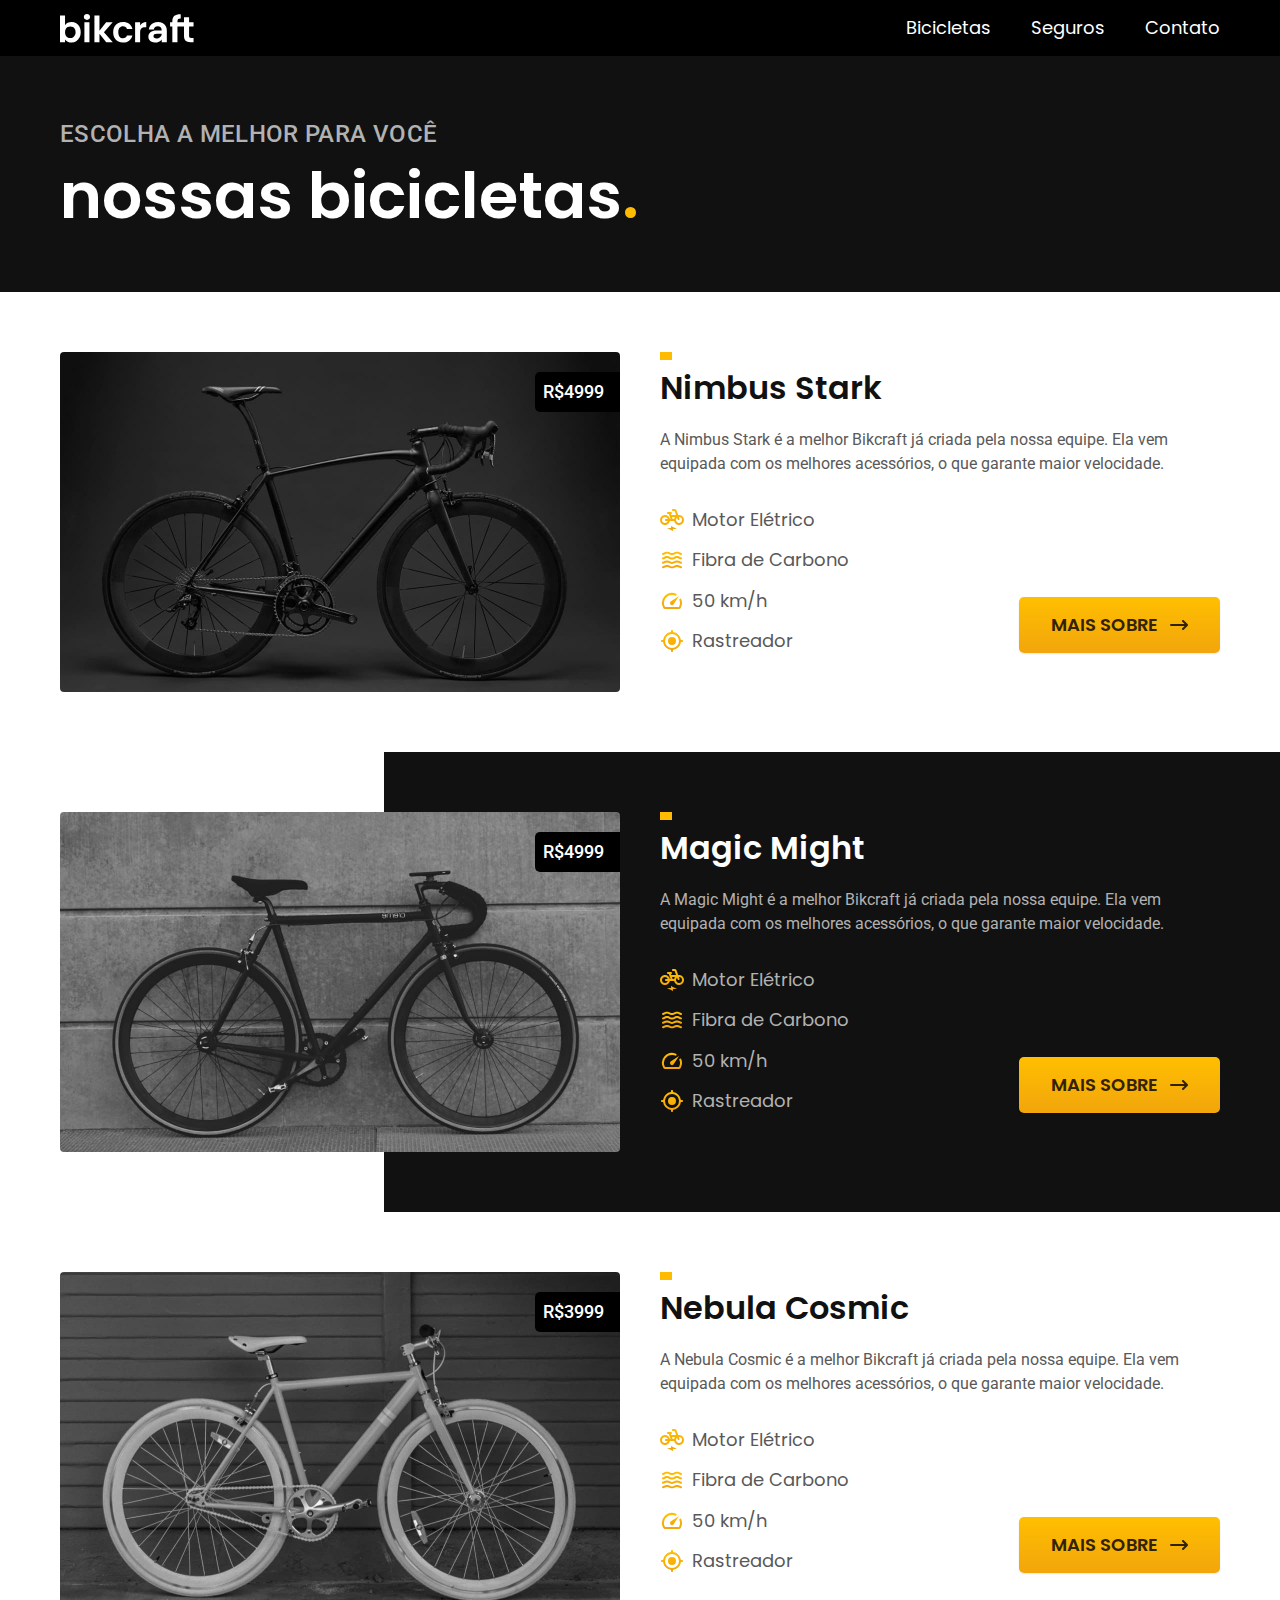
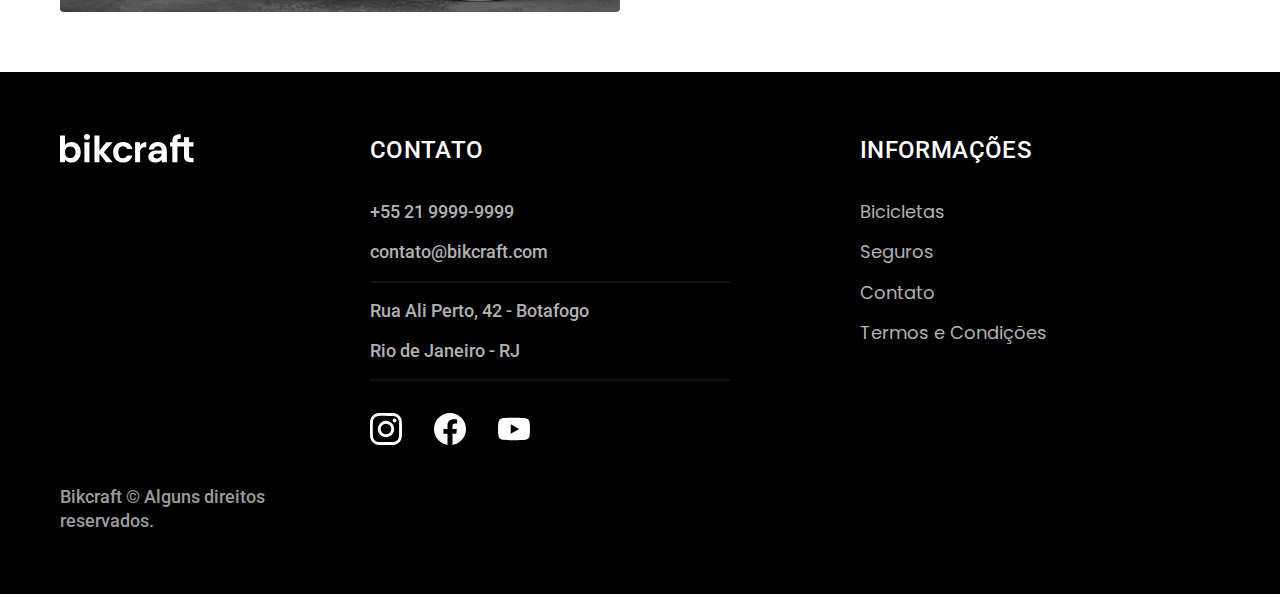
==== bicicletas.html @ e565a25e "commit" ====
<!DOCTYPE html>
<html lang="pt-br">
  <head>
    <meta charset="UTF-8" />
    <meta http-equiv="X-UA-Compatible" content="IE=edge" />
    <meta name="viewport" content="width=device-width, initial-scale=1.0" />
    <link rel="stylesheet" href="./css/style.css" />
    <link rel="preconnect" href="https://fonts.googleapis.com" />
    <link rel="preconnect" href="https://fonts.gstatic.com" crossorigin />
    <link
      href="https://fonts.googleapis.com/css2?family=Merriweather:wght@900&family=Poppins:wght@400;500&family=Roboto:wght@400;500&display=swap"
      rel="stylesheet"
    />
    <title>Bicicletas | Bikcraft</title>
  </head>
  <body id="bicicletas">
    <header class="header-bg">
      <div class="container header">
        <img src="./img/bikcraft.svg" alt="logo bikcraft" />
        <nav>
          <ul class="header-menu font-1-m cor-0">
            <li><a href="./bicicletas.html">Bicicletas</a></li>
            <li><a href="./seguros.html">Seguros</a></li>
            <li><a href="./contato.html">Contato</a></li>
          </ul>
        </nav>
      </div>
    </header>
    <main>
      <div class="titulo-bg">
        <div class="titulo container">
          <p class="font-2-l-b cor-5">escolha a melhor para você</p>
          <h1 class="font-1-xxl cor-0">
            nossas bicicletas<span class="font-1-xxl cor-p1">.</span>
          </h1>
        </div>
      </div>
      <div class="bicicletas container">
        <div class="bicicletas-imagem">
          <img src="./img/bicicletas/nimbus.jpg" alt="" />
          <span class="font-2-m cor-0">R$4999</span>
        </div>
        <div class="bicicletas-conteudo">
          <h2 class="font-1-xl">Nimbus Stark</h2>
          <p class="font-2-s cor-8">
            A Nimbus Stark é a melhor Bikcraft já criada pela nossa equipe. Ela
            vem equipada com os melhores acessórios, o que garante maior
            velocidade.
          </p>
          <ul class="font-1-m cor-8">
            <li>
              <img src="./img/icones/eletrica.svg" alt="" />
              Motor Elétrico
            </li>
            <li>
              <img src="./img/icones/carbono.svg" alt="" />
              Fibra de Carbono
            </li>
            <li>
              <img src="./img/icones/velocidade.svg" alt="" />
              50 km/h
            </li>
            <li>
              <img src="./img/icones/rastreador.svg" alt="" />
              Rastreador
            </li>
          </ul>
          <a class="botao seta" href="./bicicletas/nimbus.html">Mais Sobre</a>
        </div>
      </div>
      <div class="bicicletas-bg">
        <div class="bicicletas container">
          <div class="bicicletas-imagem">
            <img src="./img/bicicletas/magic.jpg" alt="" />
            <span class="font-2-m cor-0">R$4999</span>
          </div>
          <div class="bicicletas-conteudo">
            <h2 class="font-1-xl cor-0">Magic Might</h2>
            <p class="font-2-s cor-5">
              A Magic Might é a melhor Bikcraft já criada pela nossa equipe. Ela
              vem equipada com os melhores acessórios, o que garante maior
              velocidade.
            </p>
            <ul class="font-1-m cor-5">
              <li>
                <img src="./img/icones/eletrica.svg" alt="" />
                Motor Elétrico
              </li>
              <li>
                <img src="./img/icones/carbono.svg" alt="" />
                Fibra de Carbono
              </li>
              <li>
                <img src="./img/icones/velocidade.svg" alt="" />
                50 km/h
              </li>
              <li>
                <img src="./img/icones/rastreador.svg" alt="" />
                Rastreador
              </li>
            </ul>
            <a class="botao seta" href="./bicicletas/magic.html">Mais Sobre</a>
          </div>
        </div>
      </div>
      <div class="bicicletas container">
        <div class="bicicletas-imagem">
          <img src="./img/bicicletas/nebula.jpg" alt="" />
          <span class="font-2-m cor-0">R$3999</span>
        </div>
        <div class="bicicletas-conteudo">
          <h2 class="font-1-xl">Nebula Cosmic</h2>
          <p class="font-2-s cor-8">
            A Nebula Cosmic é a melhor Bikcraft já criada pela nossa equipe. Ela
            vem equipada com os melhores acessórios, o que garante maior
            velocidade.
          </p>
          <ul class="font-1-m cor-8">
            <li>
              <img src="./img/icones/eletrica.svg" alt="" />
              Motor Elétrico
            </li>
            <li>
              <img src="./img/icones/carbono.svg" alt="" />
              Fibra de Carbono
            </li>
            <li>
              <img src="./img/icones/velocidade.svg" alt="" />
              50 km/h
            </li>
            <li>
              <img src="./img/icones/rastreador.svg" alt="" />
              Rastreador
            </li>
          </ul>
          <a class="botao seta" href="./bicicletas/nebula.html">Mais Sobre</a>
        </div>
      </div>
    </main>
    <footer class="footer-bg">
      <div class="footer container">
        <img src="./img/bikcraft.svg" alt="" />
        <div class="footer-contato">
          <h3 class="font-2-l-b cor-0">Contato</h3>
          <ul class="font-2-m cor-5">
            <li><a href="tel:+552199999999">+55 21 9999-9999</a></li>
            <li>
              <a href="mailto:contato@bikcraft.com">contato@bikcraft.com</a>
            </li>
            <li>Rua Ali Perto, 42 - Botafogo</li>
            <li>Rio de Janeiro - RJ</li>
          </ul>
          <div class="footer-redes">
            <a href="./">
              <img src="./img/redes/instagram.svg" alt="" />
            </a>
            <a href="./">
              <img src="./img/redes/facebook.svg" alt="" />
            </a>
            <a href="./">
              <img src="./img/redes/youtube.svg" alt="" />
            </a>
          </div>
        </div>
        <div class="footer-informacoes">
          <h3 class="font-2-l-b cor-0">Informações</h3>
          <nav>
            <ul class="font-1-m cor-5">
              <li><a href="./bicicletas.html">Bicicletas</a></li>
              <li><a href="./seguros.html">Seguros</a></li>
              <li><a href="./contato.html">Contato</a></li>
              <li><a href="./termos.html">Termos e Condições</a></li>
            </ul>
          </nav>
        </div>
        <p class="font-2-m cor-6">Bikcraft © Alguns direitos reservados.</p>
      </div>
    </footer>
  </body>
</html>
---- css/style.css ----
@import url(./global/global.css);
@import url(./utilidades/cores.css);
@import url(./utilidades/tipografia.css);

@import url(./global/header.css);
@import url(./global/footer.css);
/* utilidades */
@import url(./utilidades/componentes.css);
/* home */
@import url(./home/introducao.css);
@import url(./home/tecnologias.css);
@import url(./home/parceiros.css);
@import url(./home/depoimento.css);

/* Bicicletas */
@import url(./bicicletas/bicicletas-lista.css);
@import url(./bicicletas/bicicletas.css);
@import url(./bicicleta/bicicleta.css);
@import url(./bicicleta/seguro.css);

/* Seguros */
@import url(./seguros/seguros.css);
@import url(./seguros/vantagens.css);
@import url(./seguros/perguntas.css);

@import url(./termos/termos.css);
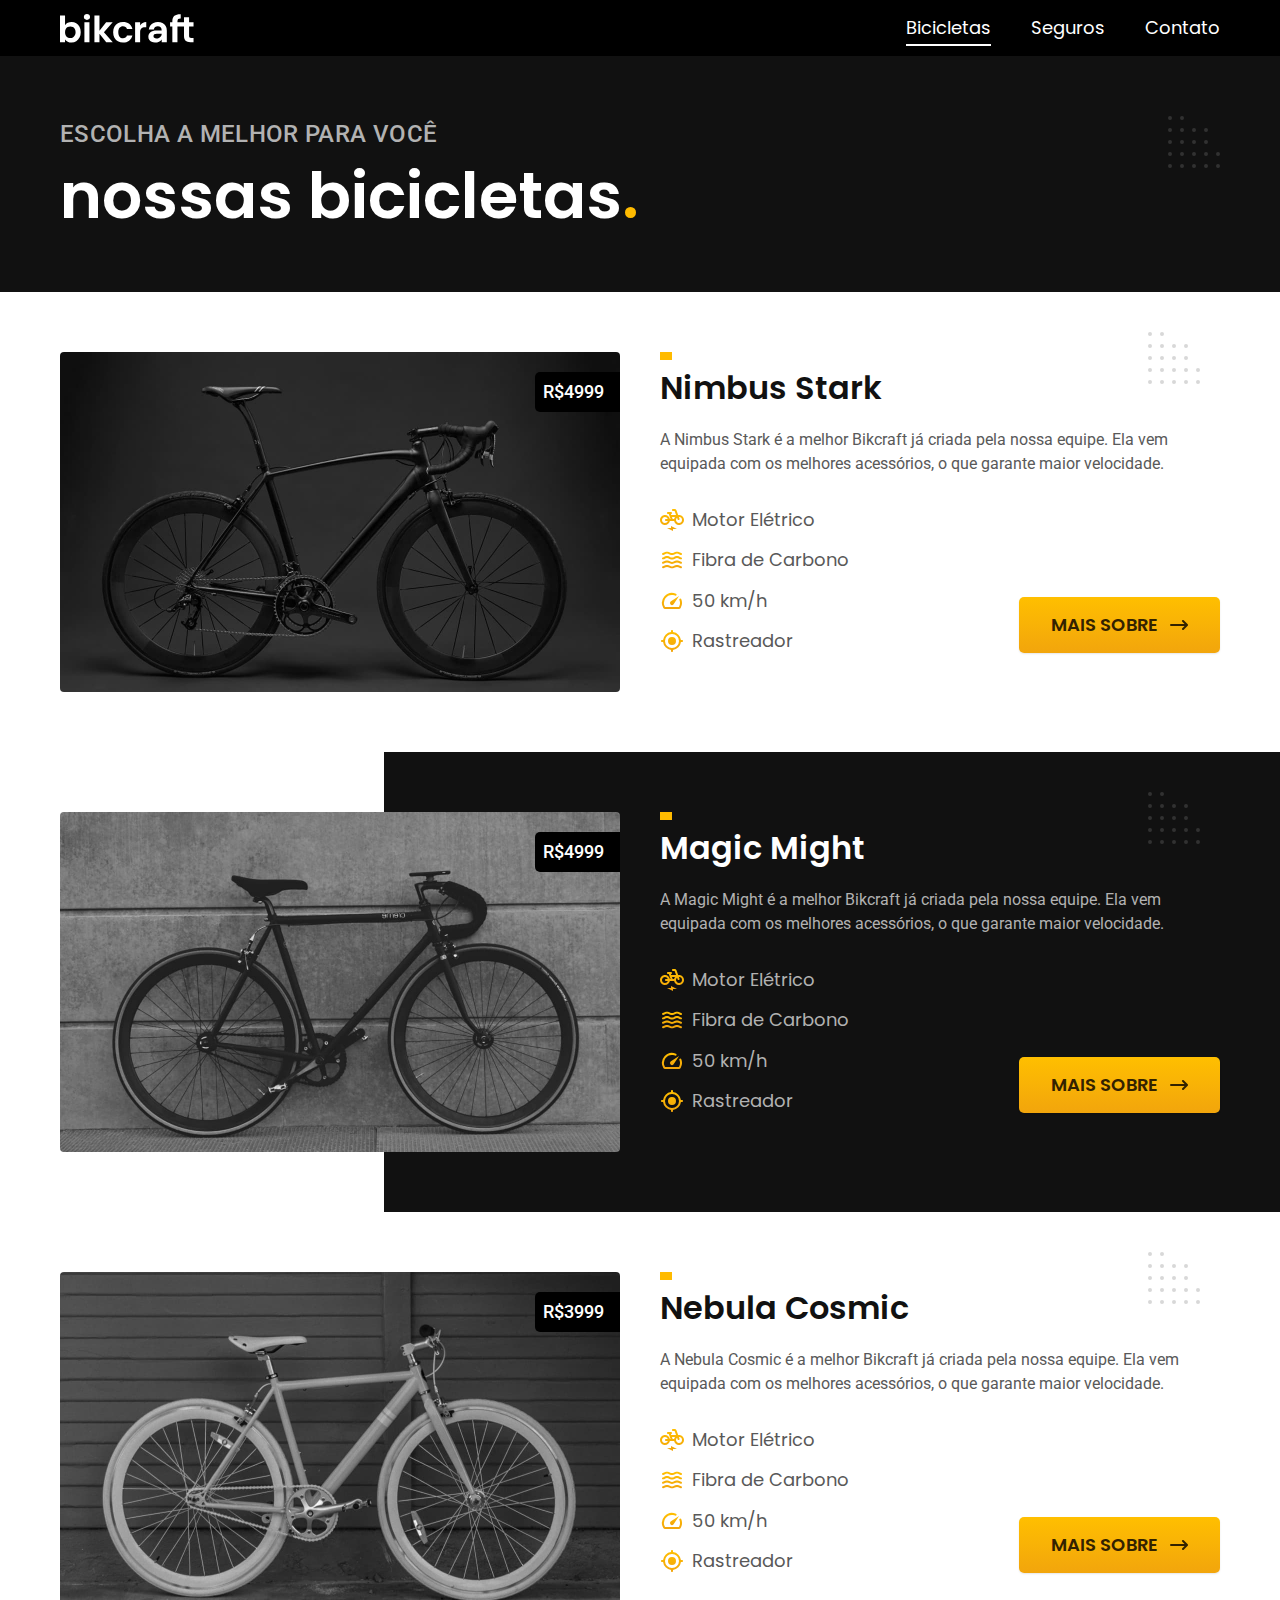
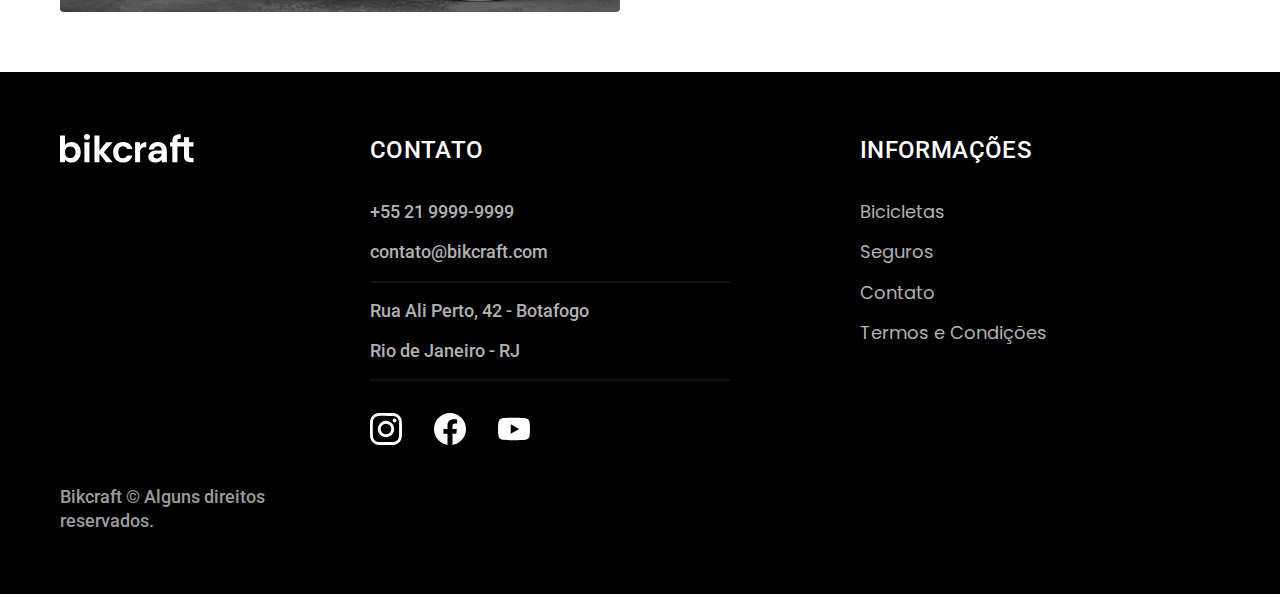
==== commit 2cea4abe: "projeto otimizado para o github" ====
--- a/bicicletas.html
+++ b/bicicletas.html
@@ -4,7 +4,9 @@
     <meta charset="UTF-8" />
     <meta http-equiv="X-UA-Compatible" content="IE=edge" />
     <meta name="viewport" content="width=device-width, initial-scale=1.0" />
-    <link rel="stylesheet" href="./css/style.css" />
+    <link rel="icon" href="./favicon.svg" type="image/svg+xml" />
+    <link rel="preload" href="./css/style.min.css" as="style" />
+    <link rel="stylesheet" href="./css/style.min.css" />
     <link rel="preconnect" href="https://fonts.googleapis.com" />
     <link rel="preconnect" href="https://fonts.gstatic.com" crossorigin />
     <link
@@ -12,11 +14,14 @@
       rel="stylesheet"
     />
     <title>Bicicletas | Bikcraft</title>
+    <script>
+      document.documentElement.classList.add("js");
+    </script>
   </head>
   <body id="bicicletas">
     <header class="header-bg">
       <div class="container header">
-        <img src="./img/bikcraft.svg" alt="logo bikcraft" />
+        <a href="./"><img src="./img/bikcraft.svg" alt="logo bikcraft" /></a>
         <nav>
           <ul class="header-menu font-1-m cor-0">
             <li><a href="./bicicletas.html">Bicicletas</a></li>
@@ -176,5 +181,6 @@
         <p class="font-2-m cor-6">Bikcraft © Alguns direitos reservados.</p>
       </div>
     </footer>
+    <script src="./js/script.js"></script>
   </body>
 </html>
--- a/css/style.min.css
+++ b/css/style.min.css
@@ -0,0 +1 @@
+body{margin:0;font-family:Arial,Helvetica,sans-serif;color:#111}ul{padding:0;list-style:none}a{text-decoration:none;color:inherit}blockquote,dd,h1,h2,h3,p,ul{margin:0}img{max-width:100%;display:block}img[src$=".jpg"]{border-radius:4px}.font-1-xs{font:400 0.75rem/1.35 Poppins,sans-serif}.font-2-xs{font:400 0.875rem/1.43 Roboto,sans-serif}.font-1-s{font:400 1rem/1.5 Poppins,sans-serif}.font-2-s{font:400 1rem/1.5 Roboto,sans-serif}.font-1-m,.font-1-m-b{font:400 1.125rem/1.35 Poppins,sans-serif}.font-1-m-b{font-weight:600}.font-2-m{font:500 1.125rem/1.35 Roboto,sans-serif}.font-1-l{font:400 1.5rem/1.5 Poppins,sans-serif}.font-2-l,.font-2-l-b{font:400 1.5rem/1.5 Roboto,sans-serif}.font-2-l-b{font-weight:500;letter-spacing:.015em;text-transform:uppercase}.font-1-xl{font:600 2rem/1.25 Poppins,sans-serif}.font-2-xl{font:500 2rem/1.25 Roboto,sans-serif}.font-1-xxl{font:600 4rem/1.12 Poppins,sans-serif}@media (max-width:1200px){.font-1-xxl{font-size:3rem}.font-2-l,.font-2-l-b{font-size:1.125rem}}@media (max-width:800px){.font-1-xxl{font-size:2rem}.font-1-xl,.font-2-xl{font-size:1.5rem}}:root{--cor-0:#ffffff;--cor-1:#f7f7f7;--cor-2:#ededed;--cor-3:#dedede;--cor-4:#cccccc;--cor-5:#b2b2b2;--cor-6:#9c9c9c;--cor-7:#717171;--cor-8:#595959;--cor-9:#404040;--cor-10:#2e2e2e;--cor-11:#111111;--cor-12:#000000;--cor-p1:#ffbb00;--cor-p2:#e4a30b;--cor-p3:#a66f00;--cor-p4:#664400;--cor-p5:#332200}.cor-0{color:var(--cor-0)}.cor-1{color:var(--cor-1)}.cor-2{color:var(--cor-2)}.cor-3{color:var(--cor-3)}.cor-4{color:var(--cor-4)}.cor-5{color:var(--cor-5)}.cor-6{color:var(--cor-6)}.cor-7{color:var(--cor-7)}.cor-8{color:var(--cor-8)}.cor-9{color:var(--cor-9)}.cor-10{color:var(--cor-10)}.cor-11{color:var(--cor-11)}.cor-12{color:var(--cor-12)}.cor-p1{color:var(--cor-p1)}.cor-p2{color:var(--cor-p2)}.cor-p3{color:var(--cor-p3)}.cor-p4{color:var(--cor-p4)}.cor-p5{color:var(--cor-p5)}.js .fadeInDown{transform:translate3d(0,-20px,0)}.js .fadeInUp{transform:translate3d(0,20px,0)}.js .fadeInRight{transform:translate3d(20px,0,0)}.js .fadeInLeft{transform:translate3d(-20px,0,0)}.js [data-anime]{opacity:0}.js .anime{opacity:1;transform:none;transition:transform .8s,opacity .8s}.header-bg{background:var(--cor-12)}.header{display:flex;flex-wrap:wrap;gap:20px;justify-content:space-between;align-items:center;padding-top:20px;padding-bottom:20px}.header-menu{display:flex;flex-wrap:wrap;gap:40px}.header-menu a{display:inline-block;padding:16px 0;position:relative}.header-menu a:after{content:"";margin-top:4px;display:block;height:2px;width:0;background-color:var(--cor-0);transition:.4s ease;position:absolute}.header-menu a.ativo::after,.header-menu a:hover:after{width:100%}@media (max-width:800px){.header-menu{gap:20px}.header-menu a{padding:12px 16px;background-color:var(--cor-11);border-radius:4px}.header-menu a:hover{background:var(--cor-10)}.header a:after{display:none}}@media (max-width:600px){.header-menu{gap:12px}.header-menu a{padding:8px 12px;font-size:14px}}.footer-bg{background-color:var(--cor-12);padding-top:60px;padding-bottom:60px}.footer{display:grid;grid-template-columns:3fr 5fr 4fr;gap:40px}.footer h3{margin-bottom:32px}.footer-contato ul{margin-bottom:32px}.footer-contato li:nth-child(2n):after{content:"";display:block;max-width:360px;height:2px;background:var(--cor-11);margin-top:16px}.footer li{margin-bottom:16px}.footer-redes{display:flex;gap:32px}.footer a:hover{color:var(--cor-0)}.footer-copy{grid-column:1/-1;margin-top:40px}@media (max-width:800px){.footer>img{display:none}.footer{grid-template-columns:1fr 1fr}}@media (max-width:600px){.footer{grid-template-columns:1fr;gap:60px}.footer-copy{margin-top:0}}.container{max-width:1200px;box-sizing:border-box;padding:0 20px;margin-left:auto;margin-right:auto}.botao{display:inline-block;cursor:pointer;max-width:max-content;text-transform:uppercase;border:none;padding:16px 32px;background:linear-gradient(180deg,#ffbf00 0,#f2a50c 100%);box-shadow:0 1px 2px rgba(0,0,0,.1);border-radius:5px;color:var(--cor-p5);font:600 1.125rem/1.35 Poppins,sans-serif}.botao:hover{background:linear-gradient(#ffb60d,#e59317)}.botao.secundario{background:var(--cor-10);color:var(--cor-2)}.botao.seta{display:flex;align-items:center}.botao.seta::after{content:"";display:inline-block;width:18px;height:10px;margin-left:12px;background:url(../img/icones/seta.svg);transition:transform .3s}.botao.seta:hover:after{transform:translateX(4px)}.botao.secundario:hover{background:var(--cor-9)}.titulo-bg{padding-top:60px;padding-bottom:60px;background:var(--cor-11)}.titulo{background:url(../img/dec/top-right.svg) no-repeat top right 20px}.titulo p{margin-bottom:8px}@media (max-width:800px){.titulo-bg{padding-top:40px;padding-bottom:40px}.titulo p{font-size:1rem;font-weight:400;text-transform:lowercase}}@media (max-width:600px){.botao a{padding:12px 16px;font-size:1rem}}.link{color:var(--cor-p1);display:inline-block;text-transform:uppercase;font:500 1.5rem/1.5 Poppins,sans-serif}.link:after{content:"";display:block;width:100%;height:4px;background:currentColor}.link:hover{color:var(--cor-0)}.form{display:grid;grid-template-columns:1fr 1fr;gap:20px}.form .col-2{grid-column:span 2}.form label{display:block;font:600 1rem/1.5 Poppins,sans-serif;margin-bottom:4px}.form input[type=email],.form input[type=text],.form textarea{box-sizing:border-box;font:400 1rem/1.5 Roboto,sans-serif;background:var(--cor-1);border:1px solid var(--cor-2);padding:12px;border-radius:4px;width:100%}.form input[type=email]:focus,.form input[type=text]:focus,.form textarea:focus{outline:0;border-color:var(--cor-p1);background:var(--cor-0);box-shadow:0 0 0 2px #fea}@media (max-width:600px){.form{grid-template-columns:1fr}.form .col-2{grid-column:1}}.introducao-bg{background:var(--cor-12) url(../img/dec/bottom-left.svg) no-repeat bottom 160px left 20px;box-shadow:inset 0 -120px var(--cor-0)}.introducao{display:grid;grid-template-columns:1fr 1fr;gap:0 40px}.introducao img{border-radius:5px;object-fit:cover;height:100%;width:100%}.introducao-conteudo{align-self:end;padding-bottom:200px}.introducao-conteudo h1{margin-bottom:32px}.introducao-conteudo p{margin-bottom:24px}@media (max-width:800px){.introducao-bg{background:var(--cor-11);padding-top:40px;box-shadow:inset 0 -60px #fff}.introducao{grid-template-columns:1fr;gap:32px}.introducao-conteudo{padding-bottom:0}.introducao img{width:100%;height:300px}.introducao h1{margin-bottom:16px}}.tecnologia-bg{background-color:var(--cor-11);box-shadow:inset 0 80px var(--cor-0),inset 0 -80px var(--cor-0)}.tecnologia{display:grid;grid-template-columns:1fr 1fr;gap:40px}.tecnologia-imagem img{width:100%;height:100%;object-fit:cover;object-position:left}.tecnologia-conteudo{padding-top:160px;padding-bottom:160px}.tecnologia-conteudo>span{display:block;margin-bottom:20px}.tecnologia-conteudo h2{margin-bottom:32px}.tecnologia-conteudo>p{margin-bottom:20px}.tecnologia-conteudo a{margin-bottom:80px}.tecnologia-vantagens{display:flex;gap:40px}.tecnologia-vantagens h3{margin-bottom:8px;width:max-content}.tecnologia-vantagens imh{width:24px;margin-bottom:8px}@media (max-width:800px){.tecnologia-bg{box-shadow:initial}.tecnologia{grid-template-columns:1fr}.tecnologia-conteudo{padding-top:60px;padding-bottom:60px}.tecnologia-imagem{display:none}.tecnologia-conteudo a{margin-bottom:60px}}@media (max-width:600px){.tecnologia-vantagens{flex-direction:column}}.parceiros{padding-top:60px;padding-bottom:120px}.parceiros h2{margin-bottom:60px}.parceiros ul{display:grid;grid-template-columns:repeat(4,1fr);max-width:1400px;padding:0 20px;margin:0 auto}.parceiros li{display:flex;padding:32px;border-left:2px solid var(--cor-2)}.parceiros li:first-child,.parceiros li:nth-child(5){border-left:none}.parceiros li:nth-child(n+5){border-top:2px solid var(--cor-2)}.parceiros img{margin:auto}@media (max-width:800px){.parceiros{padding-bottom:60px}.parceiros li{padding:20px}.parceiros h2{margin-bottom:20px}.parceiros ul{grid-template-columns:repeat(2,1fr)}.parceiros li:nth-child(n+3){border-top:2px solid var(--cor-2)}.parceiros li:nth-child(odd){border-left:none}}.depoimento{display:grid;grid-template-columns:1fr 1fr;background:var(--cor-p1);overflow:hidden}.depoimento img{height:100%;width:100%;border-radius:0;object-fit:cover}.depoimento-conteudo{align-self:end;padding:40px 40px 80px 80px;background:url(../img/dec/bottom-right-p.svg) no-repeat bottom 40px right 40px}.depoimento-conteudo p{max-width:32ch;font-family:Merriweather,sans-serif;font-style:italic;font-weight:900;margin-bottom:32px;position:relative}.depoimento-conteudo p::after,.depoimento-conteudo p::before{font-size:5rem;color:var(--cor-p2);position:absolute}.depoimento-conteudo p::before{content:"“";left:-55px;top:-20px}.depoimento-conteudo p::after{content:"”"}@media (min-width:800px){.depoimento img{max-height:520px}}@media (max-width:800px){.depoimento{grid-template-columns:1fr;text-align:center}.depoimento img{max-height:200px}.depoimento-conteudo{padding:40px 20px;justify-self:center}}.bicicletas-lista{padding-top:80px;padding-bottom:120px}.bicicletas-lista h2{margin-bottom:40px}.bicicletas-lista ul{display:flex;gap:40px;max-width:1440px;margin-left:auto;margin-right:auto;padding:0 20px 20px;overflow:scroll}#bicicleta .bicicletas-lista ul{padding:0 0 20px 0}.bicicletas-lista li{flex:1;min-width:280px}.bicicletas-lista ul a{display:block}.bicicletas-lista img{margin-bottom:16px}.bicicletas-lista h3{margin-bottom:8px;display:flex;align-items:center}.bicicletas-lista h3::before{content:"";display:inline-block;background-color:var(--cor-p1);width:12px;height:8px;margin-right:8px;transition:width .2s}.bicicletas-lista a:hover h3::before{width:24px}.bicicletas-lista li span{margin-left:20px}@media (max-width:800px){.bicicletas-lista{padding-bottom:60px}.bicicletas-lista ul{gap:20px}}.bicicletas-bg{background:linear-gradient(to right,var(--cor-0) 30%,var(--cor-11) 0)}.bicicletas{display:grid;grid-template-columns:1fr 1fr;padding-top:60px;padding-bottom:60px;gap:40px;background:url(../img/dec/top-right.svg) no-repeat top 40px right 40px}.bicicletas-imagem{position:relative}.bicicletas-imagem span{background:var(--cor-12);display:inline-block;position:absolute;top:20px;right:0;padding:8px 16px 8px 8px;border-radius:5px 0 0 5px}.bicicletas-conteudo{display:grid;grid-template-columns:1fr auto;align-content:start}.bicicletas h2,.bicicletas p{grid-column:1/-1}.bicicletas h2{margin-bottom:20px}.bicicletas h2::before{content:"";width:12px;height:8px;display:block;margin-bottom:8px;background:var(--cor-p1)}.bicicletas p{margin-bottom:32px}.bicicletas a{place-self:end}.bicicletas ul{display:grid;gap:16px}.bicicletas li{display:flex;align-items:center}.bicicletas-conteudo img{width:24px;margin-right:8px}@media (max-width:800px){.bicicletas{grid-template-columns:1fr;gap:20px;padding-top:40px;padding-bottom:40px}.bicicletas-bg{background:var(--cor-11)}}@media (max-width:600px){.bicicletas-conteudo{grid-template-columns:1fr}.bicicletas a{place-self:start}.bicicletas ul{font-size:1rem;margin-bottom:32px;grid-template-columns:1fr 1fr}}.bicicleta{display:grid;grid-template-columns:1fr 1fr;align-items:start;gap:40px;padding-top:60px;padding-bottom:60px}#bicicleta .titulo p{text-transform:uppercase}.bicicleta-imagens{display:flex;flex-wrap:wrap;gap:20px}.bicicleta-imagens img{flex:1;min-width:200px}.bicicleta-imagens img:first-child{min-width:100%}.bicicleta-conteudo>p{margin-bottom:32px}.bicicleta-comprar{display:grid;grid-template-columns:max-content auto;align-items:center;justify-content:start;margin-bottom:40px;gap:8px 12px}.bicicleta-comprar a{grid-row:span 2}.bicicleta-comprar span{display:flex;align-items:center;background:var(--cor-12);gap:8px;padding:4px 8px;border-radius:4px}.bicicleta-conteudo h2{text-transform:uppercase;letter-spacing:.15rem;margin-bottom:12px}.bicicleta-ficha,.bicicleta-informacoes{padding:32px;background:var(--cor-12);border-radius:4px}.bicicleta-informacoes{display:grid;grid-template-columns:1fr 1fr;gap:32px;margin-bottom:40px}.bicicleta-informacoes img{width:24px;margin-bottom:8px}.bicicleta-informacoes h3{margin-bottom:8px}.bicicleta-ficha li{padding:4px 0;display:flex;justify-content:space-between;border-bottom:1px solid var(--cor-11)}.bicicleta-ficha li:last-child{border-bottom:none}.bicicleta-ficha span{color:var(--cor-6)}@media (max-width:800px){.bicicleta{grid-template-columns:1fr;padding-top:40px;padding-bottom:40px}.bicicleta-imagens{grid-row:2}}@media (max-width:400px){.bicicleta-informacoes{grid-template-columns:1fr}.bicicleta-comprar{grid-template-columns:1fr}}.seguro-bg{background:var(--cor-11);box-shadow:inset 0 120px var(--cor-0),inset 0 -120px var(--cor-12)}.seguro{display:grid;grid-template-columns:1fr 1fr;gap:40px}.seguro-imagem{width:100%;height:100%;object-fit:cover}.seguro-conteudo{padding-top:180px;padding-bottom:180px}.seguro h2{margin-bottom:32px}.seguro p{margin-bottom:20px}@media (max-width:800px){.seguro-bg{box-shadow:inset 0 -60px var(--cor-12)}.seguro{grid-template-columns:1fr}.seguro-conteudo{grid-row:1}.seguro-conteudo{padding-top:40px;padding-bottom:0}}.seguros-bg{background:var(--cor-11)}.seguros{display:grid;grid-template-columns:1fr 1fr;align-items:center;gap:40px;padding-top:60px;padding-bottom:60px}#seguros .seguros{padding-top:0}.seguros h2{grid-column:1/-1}.seguros-item{display:grid;grid-template-columns:1fr auto;border-radius:4px;background-color:var(--cor-12);padding:32px 32px 32px 60px}.seguros-item h3{margin-bottom:40px}.seguros-item span{grid-column:2;text-align:right;display:block}.seguros-item ul{grid-column:1/-1;margin-bottom:32px}.seguros-item li+li{margin-top:20px}.seguros-item li{display:flex;align-items:center;position:relative}.seguros-item li::before{content:"";display:block;width:13px;height:9px;background-image:url(../img/icones/lista.svg);position:absolute;left:-21px}.seguros-item a{grid-column:1/-1}@media (max-width:800px){.seguros{grid-template-columns:1fr}}.vantagens-bg{background:var(--cor-12)}.vantagens{padding-top:120px;padding-bottom:120px}.vantagens h2{margin-bottom:60px}.vantagens ul{display:grid;grid-template-columns:repeat(auto-fit,minmax(280px,max-content));gap:40px 80px}.vantagens h3,.vantagens img{margin-bottom:8px}@media (max-width:800px){.vantagens{padding-top:60px;padding-bottom:60px}.vantagens h2{margin-bottom:40px}.vantagens ul{gap:20px}}.perguntas{padding-top:120px;padding-bottom:120px}.perguntas h2{margin-bottom:60px}.perguntas dl>div{border-radius:4px;padding:20px}.perguntas dl>div:nth-child(odd){background:var(--cor-1)}.perguntas button{display:grid;grid-template-columns:auto 1fr auto;align-items:center;cursor:pointer;gap:8px;border:none;background:0 0;width:100%;text-align:left}.perguntas button::before{content:"";display:inline-block;width:12px;height:8px;background:var(--cor-p1)}.perguntas button::after{content:"";display:inline-block;width:14px;height:6px;background:url(../img/icones/seta-abrir.svg);transition:.3s}.perguntas button:hover::after,.perguntas button[aria-expanded=true]::after{transform:rotate(180deg)}.js .perguntas dd{display:none}.js .perguntas dd.ativa{display:block}.perguntas dd{padding-left:20px;padding-top:16px;max-width:80ch}@media (max-width:800){.perguntas{padding-top:60px;padding-bottom:60px}.perguntas h2{margin-bottom:40px}}#contato{background:linear-gradient(var(--cor-11) 600px,var(--cor-0) 0)}.contato{display:grid;grid-template-columns:5fr 7fr}.contato-dados,.contato-formulario{padding:60px;box-shadow:0 1px 2px rgba (0,0,0,.1)}.contato-dados{border-radius:5px 0 0 5px;background:var(--cor-12) url(../img/dec/bottom-left.svg) no-repeat bottom 20px left 20px}.contato-formulario{border-radius:0 5px 5px 0;background:var(--cor-0) url(../img/dec/bottom-right.svg) no-repeat bottom 20px right 20px}.contato-dados h2{margin-bottom:60px}.contato-endereco{margin-bottom:32px;padding-left:28px;background:url(../img/icones/local.svg) no-repeat 0 2px}.contato-endereco p{margin-bottom:8px}.contato-meios a{display:block;max-width:max-content;margin-bottom:8px;padding-left:28px}.contato-meios a:hover{color:var(--cor-0)}.contato-meios a:first-child{background:url(../img/icones/email.svg) no-repeat 0 2px}.contato-meios a:nth-child(2){margin-bottom:32px}.contato-meios a:nth-child(3){background:url(../img/icones/telefone.svg) no-repeat 0 2px;margin-bottom:60px}.contato-redes{display:flex;gap:32px;padding-left:28px}@media (max-width:800px){.contato{grid-template-columns:1fr}.contato-dados,.contato-formulario{padding:20px}.contato-dados{border-radius:5px 5px 0 0;background:var(--cor-12)}.contato-formualario{border-radius:0 0 5px 0}.contato-dados,.contato-meios a:nth-child(3){margin-bottom:32px}.contato-redes{margin-bottom:12px}}.lojas{display:grid;grid-template-columns:1fr 1fr;gap:0 40px;padding-top:120px;padding-bottom:120px}.lojas h2{grid-column:1/-1;margin-bottom:60px}.lojas img{border-radius:4px 4px 0 0}.lojas-item{border-radius:4px;background:var(--cor-0);box-shadow:0 1px 2px rgba(0,0,0,.1)}.lojas-conteudo{display:grid;grid-template-columns:1fr 1fr;gap:32px 16px;padding:32px}.lojas-conteudo h3,.lojas-tempo{grid-column:1/-1}.lojas-dados{display:grid;gap:8px;border-left:2px solid var(--cor-2);padding-left:12px}.lojas-tempo{display:flex;align-items:center;gap:8px}@media (max-width:800px){.lojas{gap:20px;padding-top:60px;padding-bottom:60px}.lojas h2{margin-bottom:32px}.lojas-conteudo{grid-template-columns:1fr}}@media (max-width:600px){.lojas{grid-template-columns:1fr}}#orcamento{background:linear-gradient(var(--cor-11) 600px,var(--cor-0) 0)}.orcamento{display:grid;grid-template-columns:5fr 7fr;padding-bottom:120px}.orcamento h2{display:flex;align-items:center;text-transform:uppercase;position:relative}.orcamento h2:before{content:"";display:inline-block;width:4px;height:8px;background-color:var(--cor-p1);position:absolute;left:-12px}.orcamento-dados,.orcamento-produto{padding:60px;box-shadow:0 1px 2px rgba(0,0,0,.1)}.orcamento-produto{display:grid;grid-template-columns:1fr 1fr;align-content:start;gap:20px;border-radius:5px 0 0 5px;background:var(--cor-12) url(../img/dec/bottom-left.svg) no-repeat bottom 20px left 20px}.orcamento-produto>*{grid-column:1/-1}.orcamento-produto>label{grid-column:initial}.orcamento-produto label{cursor:pointer;font:400 1rem/1.5 Poppins,sans-serif;color:var(--cor-4);background:var(--cor-10);padding:12px 16px;border-radius:4px;display:grid;grid-template-columns:auto 1fr auto;align-items:center;border:1px solid var(--cor-10)}.orcamento-produto input:checked+label{background:var(--cor-0);color:var(--cor-11)}.orcamento-produto label::before{content:"";display:inline-block;box-sizing:border-box;width:12px;height:12px;border:1px solid var(--cor-6);border-radius:50%;margin-right:8px}.orcamento-produto input:checked+label::before{border-color:var(--cor-7);box-shadow:inset 0 0 0 3px var(--cor-0),inset 0 0 0 6px var(--cor-7)}.orcamento-produto label:hover{background:var(--cor-9);border-color:var(--cor-9)}.orcamento-produto input:focus+label{box-shadow:0 0 0 2px var(--cor-p1);border-color:var(--cor-12)}.orcamento-produto label span{display:none}.orcamento-produto input:checked+label span{display:inline-block}.orcamento-produto input{opacity:0;position:absolute;pointer-events:none}.orcamento-dados{border-radius:0 5px 5px 0;background:var(--cor-0) url(../img/dec/bottom-right.svg) no-repeat bottom 20px right 20px}.orcamento-conteudo{display:none}.orcamento-conteudo h2,.orcamento-dados h2:nth-of-type(n+2){margin-top:20px}#bikcraft:checked~#orcamento-bikcraft,#seguro:checked~#orcamento-seguro{display:grid;gap:20px}.orcamento-detalhes{display:none;background:var(--cor-0);padding:20px;grid-template-columns:1fr 1fr;border-radius:4px;align-items:center}.orcamento-detalhes li{display:flex;align-items:center;margin-bottom:8px}.orcamento-detalhes li img{width:16px;margin-right:8px}.orcamento-produto input:checked+label+.orcamento-detalhes{display:grid}@media (max-width:1200px){.orcamento-dados,.orcamento-produto{padding:32px}}@media (max-width:800px){.orcamento{grid-template-columns:1fr}.orcamento-produto{border-radius:5px 5px 0 0;background:var(--cor-12)}.orcamento-dados{border-radius:0 0 5px 5px}}@media (max-width:400px){.orcamento-produto{grid-template-columns:1fr}}.termos{padding-top:80px;padding-bottom:80px}.termos h2{font-weight:600;margin:20px}.termos p+h2{margin-top:40px}.termos p{margin-bottom:24px;max-width:95ch}--- a/css/style.min.css
+++ b/css/style.min.css
@@ -0,0 +1 @@
+body{margin:0;font-family:Arial,Helvetica,sans-serif;color:#111}ul{padding:0;list-style:none}a{text-decoration:none;color:inherit}blockquote,dd,h1,h2,h3,p,ul{margin:0}img{max-width:100%;display:block}img[src$=".jpg"]{border-radius:4px}.font-1-xs{font:400 0.75rem/1.35 Poppins,sans-serif}.font-2-xs{font:400 0.875rem/1.43 Roboto,sans-serif}.font-1-s{font:400 1rem/1.5 Poppins,sans-serif}.font-2-s{font:400 1rem/1.5 Roboto,sans-serif}.font-1-m,.font-1-m-b{font:400 1.125rem/1.35 Poppins,sans-serif}.font-1-m-b{font-weight:600}.font-2-m{font:500 1.125rem/1.35 Roboto,sans-serif}.font-1-l{font:400 1.5rem/1.5 Poppins,sans-serif}.font-2-l,.font-2-l-b{font:400 1.5rem/1.5 Roboto,sans-serif}.font-2-l-b{font-weight:500;letter-spacing:.015em;text-transform:uppercase}.font-1-xl{font:600 2rem/1.25 Poppins,sans-serif}.font-2-xl{font:500 2rem/1.25 Roboto,sans-serif}.font-1-xxl{font:600 4rem/1.12 Poppins,sans-serif}@media (max-width:1200px){.font-1-xxl{font-size:3rem}.font-2-l,.font-2-l-b{font-size:1.125rem}}@media (max-width:800px){.font-1-xxl{font-size:2rem}.font-1-xl,.font-2-xl{font-size:1.5rem}}:root{--cor-0:#ffffff;--cor-1:#f7f7f7;--cor-2:#ededed;--cor-3:#dedede;--cor-4:#cccccc;--cor-5:#b2b2b2;--cor-6:#9c9c9c;--cor-7:#717171;--cor-8:#595959;--cor-9:#404040;--cor-10:#2e2e2e;--cor-11:#111111;--cor-12:#000000;--cor-p1:#ffbb00;--cor-p2:#e4a30b;--cor-p3:#a66f00;--cor-p4:#664400;--cor-p5:#332200}.cor-0{color:var(--cor-0)}.cor-1{color:var(--cor-1)}.cor-2{color:var(--cor-2)}.cor-3{color:var(--cor-3)}.cor-4{color:var(--cor-4)}.cor-5{color:var(--cor-5)}.cor-6{color:var(--cor-6)}.cor-7{color:var(--cor-7)}.cor-8{color:var(--cor-8)}.cor-9{color:var(--cor-9)}.cor-10{color:var(--cor-10)}.cor-11{color:var(--cor-11)}.cor-12{color:var(--cor-12)}.cor-p1{color:var(--cor-p1)}.cor-p2{color:var(--cor-p2)}.cor-p3{color:var(--cor-p3)}.cor-p4{color:var(--cor-p4)}.cor-p5{color:var(--cor-p5)}.js .fadeInDown{transform:translate3d(0,-20px,0)}.js .fadeInUp{transform:translate3d(0,20px,0)}.js .fadeInRight{transform:translate3d(20px,0,0)}.js .fadeInLeft{transform:translate3d(-20px,0,0)}.js [data-anime]{opacity:0}.js .anime{opacity:1;transform:none;transition:transform .8s,opacity .8s}.header-bg{background:var(--cor-12)}.header{display:flex;flex-wrap:wrap;gap:20px;justify-content:space-between;align-items:center;padding-top:20px;padding-bottom:20px}.header-menu{display:flex;flex-wrap:wrap;gap:40px}.header-menu a{display:inline-block;padding:16px 0;position:relative}.header-menu a:after{content:"";margin-top:4px;display:block;height:2px;width:0;background-color:var(--cor-0);transition:.4s ease;position:absolute}.header-menu a.ativo::after,.header-menu a:hover:after{width:100%}@media (max-width:800px){.header-menu{gap:20px}.header-menu a{padding:12px 16px;background-color:var(--cor-11);border-radius:4px}.header-menu a:hover{background:var(--cor-10)}.header a:after{display:none}}@media (max-width:600px){.header-menu{gap:12px}.header-menu a{padding:8px 12px;font-size:14px}}.footer-bg{background-color:var(--cor-12);padding-top:60px;padding-bottom:60px}.footer{display:grid;grid-template-columns:3fr 5fr 4fr;gap:40px}.footer h3{margin-bottom:32px}.footer-contato ul{margin-bottom:32px}.footer-contato li:nth-child(2n):after{content:"";display:block;max-width:360px;height:2px;background:var(--cor-11);margin-top:16px}.footer li{margin-bottom:16px}.footer-redes{display:flex;gap:32px}.footer a:hover{color:var(--cor-0)}.footer-copy{grid-column:1/-1;margin-top:40px}@media (max-width:800px){.footer>img{display:none}.footer{grid-template-columns:1fr 1fr}}@media (max-width:600px){.footer{grid-template-columns:1fr;gap:60px}.footer-copy{margin-top:0}}.container{max-width:1200px;box-sizing:border-box;padding:0 20px;margin-left:auto;margin-right:auto}.botao{display:inline-block;cursor:pointer;max-width:max-content;text-transform:uppercase;border:none;padding:16px 32px;background:linear-gradient(180deg,#ffbf00 0,#f2a50c 100%);box-shadow:0 1px 2px rgba(0,0,0,.1);border-radius:5px;color:var(--cor-p5);font:600 1.125rem/1.35 Poppins,sans-serif}.botao:hover{background:linear-gradient(#ffb60d,#e59317)}.botao.secundario{background:var(--cor-10);color:var(--cor-2)}.botao.seta{display:flex;align-items:center}.botao.seta::after{content:"";display:inline-block;width:18px;height:10px;margin-left:12px;background:url(../img/icones/seta.svg);transition:transform .3s}.botao.seta:hover:after{transform:translateX(4px)}.botao.secundario:hover{background:var(--cor-9)}.titulo-bg{padding-top:60px;padding-bottom:60px;background:var(--cor-11)}.titulo{background:url(../img/dec/top-right.svg) no-repeat top right 20px}.titulo p{margin-bottom:8px}@media (max-width:800px){.titulo-bg{padding-top:40px;padding-bottom:40px}.titulo p{font-size:1rem;font-weight:400;text-transform:lowercase}}@media (max-width:600px){.botao a{padding:12px 16px;font-size:1rem}}.link{color:var(--cor-p1);display:inline-block;text-transform:uppercase;font:500 1.5rem/1.5 Poppins,sans-serif}.link:after{content:"";display:block;width:100%;height:4px;background:currentColor}.link:hover{color:var(--cor-0)}.form{display:grid;grid-template-columns:1fr 1fr;gap:20px}.form .col-2{grid-column:span 2}.form label{display:block;font:600 1rem/1.5 Poppins,sans-serif;margin-bottom:4px}.form input[type=email],.form input[type=text],.form textarea{box-sizing:border-box;font:400 1rem/1.5 Roboto,sans-serif;background:var(--cor-1);border:1px solid var(--cor-2);padding:12px;border-radius:4px;width:100%}.form input[type=email]:focus,.form input[type=text]:focus,.form textarea:focus{outline:0;border-color:var(--cor-p1);background:var(--cor-0);box-shadow:0 0 0 2px #fea}@media (max-width:600px){.form{grid-template-columns:1fr}.form .col-2{grid-column:1}}.introducao-bg{background:var(--cor-12) url(../img/dec/bottom-left.svg) no-repeat bottom 160px left 20px;box-shadow:inset 0 -120px var(--cor-0)}.introducao{display:grid;grid-template-columns:1fr 1fr;gap:0 40px}.introducao img{border-radius:5px;object-fit:cover;height:100%;width:100%}.introducao-conteudo{align-self:end;padding-bottom:200px}.introducao-conteudo h1{margin-bottom:32px}.introducao-conteudo p{margin-bottom:24px}@media (max-width:800px){.introducao-bg{background:var(--cor-11);padding-top:40px;box-shadow:inset 0 -60px #fff}.introducao{grid-template-columns:1fr;gap:32px}.introducao-conteudo{padding-bottom:0}.introducao img{width:100%;height:300px}.introducao h1{margin-bottom:16px}}.tecnologia-bg{background-color:var(--cor-11);box-shadow:inset 0 80px var(--cor-0),inset 0 -80px var(--cor-0)}.tecnologia{display:grid;grid-template-columns:1fr 1fr;gap:40px}.tecnologia-imagem img{width:100%;height:100%;object-fit:cover;object-position:left}.tecnologia-conteudo{padding-top:160px;padding-bottom:160px}.tecnologia-conteudo>span{display:block;margin-bottom:20px}.tecnologia-conteudo h2{margin-bottom:32px}.tecnologia-conteudo>p{margin-bottom:20px}.tecnologia-conteudo a{margin-bottom:80px}.tecnologia-vantagens{display:flex;gap:40px}.tecnologia-vantagens h3{margin-bottom:8px;width:max-content}.tecnologia-vantagens imh{width:24px;margin-bottom:8px}@media (max-width:800px){.tecnologia-bg{box-shadow:initial}.tecnologia{grid-template-columns:1fr}.tecnologia-conteudo{padding-top:60px;padding-bottom:60px}.tecnologia-imagem{display:none}.tecnologia-conteudo a{margin-bottom:60px}}@media (max-width:600px){.tecnologia-vantagens{flex-direction:column}}.parceiros{padding-top:60px;padding-bottom:120px}.parceiros h2{margin-bottom:60px}.parceiros ul{display:grid;grid-template-columns:repeat(4,1fr);max-width:1400px;padding:0 20px;margin:0 auto}.parceiros li{display:flex;padding:32px;border-left:2px solid var(--cor-2)}.parceiros li:first-child,.parceiros li:nth-child(5){border-left:none}.parceiros li:nth-child(n+5){border-top:2px solid var(--cor-2)}.parceiros img{margin:auto}@media (max-width:800px){.parceiros{padding-bottom:60px}.parceiros li{padding:20px}.parceiros h2{margin-bottom:20px}.parceiros ul{grid-template-columns:repeat(2,1fr)}.parceiros li:nth-child(n+3){border-top:2px solid var(--cor-2)}.parceiros li:nth-child(odd){border-left:none}}.depoimento{display:grid;grid-template-columns:1fr 1fr;background:var(--cor-p1);overflow:hidden}.depoimento img{height:100%;width:100%;border-radius:0;object-fit:cover}.depoimento-conteudo{align-self:end;padding:40px 40px 80px 80px;background:url(../img/dec/bottom-right-p.svg) no-repeat bottom 40px right 40px}.depoimento-conteudo p{max-width:32ch;font-family:Merriweather,sans-serif;font-style:italic;font-weight:900;margin-bottom:32px;position:relative}.depoimento-conteudo p::after,.depoimento-conteudo p::before{font-size:5rem;color:var(--cor-p2);position:absolute}.depoimento-conteudo p::before{content:"“";left:-55px;top:-20px}.depoimento-conteudo p::after{content:"”"}@media (min-width:800px){.depoimento img{max-height:520px}}@media (max-width:800px){.depoimento{grid-template-columns:1fr;text-align:center}.depoimento img{max-height:200px}.depoimento-conteudo{padding:40px 20px;justify-self:center}}.bicicletas-lista{padding-top:80px;padding-bottom:120px}.bicicletas-lista h2{margin-bottom:40px}.bicicletas-lista ul{display:flex;gap:40px;max-width:1440px;margin-left:auto;margin-right:auto;padding:0 20px 20px;overflow:scroll}#bicicleta .bicicletas-lista ul{padding:0 0 20px 0}.bicicletas-lista li{flex:1;min-width:280px}.bicicletas-lista ul a{display:block}.bicicletas-lista img{margin-bottom:16px}.bicicletas-lista h3{margin-bottom:8px;display:flex;align-items:center}.bicicletas-lista h3::before{content:"";display:inline-block;background-color:var(--cor-p1);width:12px;height:8px;margin-right:8px;transition:width .2s}.bicicletas-lista a:hover h3::before{width:24px}.bicicletas-lista li span{margin-left:20px}@media (max-width:800px){.bicicletas-lista{padding-bottom:60px}.bicicletas-lista ul{gap:20px}}.bicicletas-bg{background:linear-gradient(to right,var(--cor-0) 30%,var(--cor-11) 0)}.bicicletas{display:grid;grid-template-columns:1fr 1fr;padding-top:60px;padding-bottom:60px;gap:40px;background:url(../img/dec/top-right.svg) no-repeat top 40px right 40px}.bicicletas-imagem{position:relative}.bicicletas-imagem span{background:var(--cor-12);display:inline-block;position:absolute;top:20px;right:0;padding:8px 16px 8px 8px;border-radius:5px 0 0 5px}.bicicletas-conteudo{display:grid;grid-template-columns:1fr auto;align-content:start}.bicicletas h2,.bicicletas p{grid-column:1/-1}.bicicletas h2{margin-bottom:20px}.bicicletas h2::before{content:"";width:12px;height:8px;display:block;margin-bottom:8px;background:var(--cor-p1)}.bicicletas p{margin-bottom:32px}.bicicletas a{place-self:end}.bicicletas ul{display:grid;gap:16px}.bicicletas li{display:flex;align-items:center}.bicicletas-conteudo img{width:24px;margin-right:8px}@media (max-width:800px){.bicicletas{grid-template-columns:1fr;gap:20px;padding-top:40px;padding-bottom:40px}.bicicletas-bg{background:var(--cor-11)}}@media (max-width:600px){.bicicletas-conteudo{grid-template-columns:1fr}.bicicletas a{place-self:start}.bicicletas ul{font-size:1rem;margin-bottom:32px;grid-template-columns:1fr 1fr}}.bicicleta{display:grid;grid-template-columns:1fr 1fr;align-items:start;gap:40px;padding-top:60px;padding-bottom:60px}#bicicleta .titulo p{text-transform:uppercase}.bicicleta-imagens{display:flex;flex-wrap:wrap;gap:20px}.bicicleta-imagens img{flex:1;min-width:200px}.bicicleta-imagens img:first-child{min-width:100%}.bicicleta-conteudo>p{margin-bottom:32px}.bicicleta-comprar{display:grid;grid-template-columns:max-content auto;align-items:center;justify-content:start;margin-bottom:40px;gap:8px 12px}.bicicleta-comprar a{grid-row:span 2}.bicicleta-comprar span{display:flex;align-items:center;background:var(--cor-12);gap:8px;padding:4px 8px;border-radius:4px}.bicicleta-conteudo h2{text-transform:uppercase;letter-spacing:.15rem;margin-bottom:12px}.bicicleta-ficha,.bicicleta-informacoes{padding:32px;background:var(--cor-12);border-radius:4px}.bicicleta-informacoes{display:grid;grid-template-columns:1fr 1fr;gap:32px;margin-bottom:40px}.bicicleta-informacoes img{width:24px;margin-bottom:8px}.bicicleta-informacoes h3{margin-bottom:8px}.bicicleta-ficha li{padding:4px 0;display:flex;justify-content:space-between;border-bottom:1px solid var(--cor-11)}.bicicleta-ficha li:last-child{border-bottom:none}.bicicleta-ficha span{color:var(--cor-6)}@media (max-width:800px){.bicicleta{grid-template-columns:1fr;padding-top:40px;padding-bottom:40px}.bicicleta-imagens{grid-row:2}}@media (max-width:400px){.bicicleta-informacoes{grid-template-columns:1fr}.bicicleta-comprar{grid-template-columns:1fr}}.seguro-bg{background:var(--cor-11);box-shadow:inset 0 120px var(--cor-0),inset 0 -120px var(--cor-12)}.seguro{display:grid;grid-template-columns:1fr 1fr;gap:40px}.seguro-imagem{width:100%;height:100%;object-fit:cover}.seguro-conteudo{padding-top:180px;padding-bottom:180px}.seguro h2{margin-bottom:32px}.seguro p{margin-bottom:20px}@media (max-width:800px){.seguro-bg{box-shadow:inset 0 -60px var(--cor-12)}.seguro{grid-template-columns:1fr}.seguro-conteudo{grid-row:1}.seguro-conteudo{padding-top:40px;padding-bottom:0}}.seguros-bg{background:var(--cor-11)}.seguros{display:grid;grid-template-columns:1fr 1fr;align-items:center;gap:40px;padding-top:60px;padding-bottom:60px}#seguros .seguros{padding-top:0}.seguros h2{grid-column:1/-1}.seguros-item{display:grid;grid-template-columns:1fr auto;border-radius:4px;background-color:var(--cor-12);padding:32px 32px 32px 60px}.seguros-item h3{margin-bottom:40px}.seguros-item span{grid-column:2;text-align:right;display:block}.seguros-item ul{grid-column:1/-1;margin-bottom:32px}.seguros-item li+li{margin-top:20px}.seguros-item li{display:flex;align-items:center;position:relative}.seguros-item li::before{content:"";display:block;width:13px;height:9px;background-image:url(../img/icones/lista.svg);position:absolute;left:-21px}.seguros-item a{grid-column:1/-1}@media (max-width:800px){.seguros{grid-template-columns:1fr}}.vantagens-bg{background:var(--cor-12)}.vantagens{padding-top:120px;padding-bottom:120px}.vantagens h2{margin-bottom:60px}.vantagens ul{display:grid;grid-template-columns:repeat(auto-fit,minmax(280px,max-content));gap:40px 80px}.vantagens h3,.vantagens img{margin-bottom:8px}@media (max-width:800px){.vantagens{padding-top:60px;padding-bottom:60px}.vantagens h2{margin-bottom:40px}.vantagens ul{gap:20px}}.perguntas{padding-top:120px;padding-bottom:120px}.perguntas h2{margin-bottom:60px}.perguntas dl>div{border-radius:4px;padding:20px}.perguntas dl>div:nth-child(odd){background:var(--cor-1)}.perguntas button{display:grid;grid-template-columns:auto 1fr auto;align-items:center;cursor:pointer;gap:8px;border:none;background:0 0;width:100%;text-align:left}.perguntas button::before{content:"";display:inline-block;width:12px;height:8px;background:var(--cor-p1)}.perguntas button::after{content:"";display:inline-block;width:14px;height:6px;background:url(../img/icones/seta-abrir.svg);transition:.3s}.perguntas button:hover::after,.perguntas button[aria-expanded=true]::after{transform:rotate(180deg)}.js .perguntas dd{display:none}.js .perguntas dd.ativa{display:block}.perguntas dd{padding-left:20px;padding-top:16px;max-width:80ch}@media (max-width:800){.perguntas{padding-top:60px;padding-bottom:60px}.perguntas h2{margin-bottom:40px}}#contato{background:linear-gradient(var(--cor-11) 600px,var(--cor-0) 0)}.contato{display:grid;grid-template-columns:5fr 7fr}.contato-dados,.contato-formulario{padding:60px;box-shadow:0 1px 2px rgba (0,0,0,.1)}.contato-dados{border-radius:5px 0 0 5px;background:var(--cor-12) url(../img/dec/bottom-left.svg) no-repeat bottom 20px left 20px}.contato-formulario{border-radius:0 5px 5px 0;background:var(--cor-0) url(../img/dec/bottom-right.svg) no-repeat bottom 20px right 20px}.contato-dados h2{margin-bottom:60px}.contato-endereco{margin-bottom:32px;padding-left:28px;background:url(../img/icones/local.svg) no-repeat 0 2px}.contato-endereco p{margin-bottom:8px}.contato-meios a{display:block;max-width:max-content;margin-bottom:8px;padding-left:28px}.contato-meios a:hover{color:var(--cor-0)}.contato-meios a:first-child{background:url(../img/icones/email.svg) no-repeat 0 2px}.contato-meios a:nth-child(2){margin-bottom:32px}.contato-meios a:nth-child(3){background:url(../img/icones/telefone.svg) no-repeat 0 2px;margin-bottom:60px}.contato-redes{display:flex;gap:32px;padding-left:28px}@media (max-width:800px){.contato{grid-template-columns:1fr}.contato-dados,.contato-formulario{padding:20px}.contato-dados{border-radius:5px 5px 0 0;background:var(--cor-12)}.contato-formualario{border-radius:0 0 5px 0}.contato-dados,.contato-meios a:nth-child(3){margin-bottom:32px}.contato-redes{margin-bottom:12px}}.lojas{display:grid;grid-template-columns:1fr 1fr;gap:0 40px;padding-top:120px;padding-bottom:120px}.lojas h2{grid-column:1/-1;margin-bottom:60px}.lojas img{border-radius:4px 4px 0 0}.lojas-item{border-radius:4px;background:var(--cor-0);box-shadow:0 1px 2px rgba(0,0,0,.1)}.lojas-conteudo{display:grid;grid-template-columns:1fr 1fr;gap:32px 16px;padding:32px}.lojas-conteudo h3,.lojas-tempo{grid-column:1/-1}.lojas-dados{display:grid;gap:8px;border-left:2px solid var(--cor-2);padding-left:12px}.lojas-tempo{display:flex;align-items:center;gap:8px}@media (max-width:800px){.lojas{gap:20px;padding-top:60px;padding-bottom:60px}.lojas h2{margin-bottom:32px}.lojas-conteudo{grid-template-columns:1fr}}@media (max-width:600px){.lojas{grid-template-columns:1fr}}#orcamento{background:linear-gradient(var(--cor-11) 600px,var(--cor-0) 0)}.orcamento{display:grid;grid-template-columns:5fr 7fr;padding-bottom:120px}.orcamento h2{display:flex;align-items:center;text-transform:uppercase;position:relative}.orcamento h2:before{content:"";display:inline-block;width:4px;height:8px;background-color:var(--cor-p1);position:absolute;left:-12px}.orcamento-dados,.orcamento-produto{padding:60px;box-shadow:0 1px 2px rgba(0,0,0,.1)}.orcamento-produto{display:grid;grid-template-columns:1fr 1fr;align-content:start;gap:20px;border-radius:5px 0 0 5px;background:var(--cor-12) url(../img/dec/bottom-left.svg) no-repeat bottom 20px left 20px}.orcamento-produto>*{grid-column:1/-1}.orcamento-produto>label{grid-column:initial}.orcamento-produto label{cursor:pointer;font:400 1rem/1.5 Poppins,sans-serif;color:var(--cor-4);background:var(--cor-10);padding:12px 16px;border-radius:4px;display:grid;grid-template-columns:auto 1fr auto;align-items:center;border:1px solid var(--cor-10)}.orcamento-produto input:checked+label{background:var(--cor-0);color:var(--cor-11)}.orcamento-produto label::before{content:"";display:inline-block;box-sizing:border-box;width:12px;height:12px;border:1px solid var(--cor-6);border-radius:50%;margin-right:8px}.orcamento-produto input:checked+label::before{border-color:var(--cor-7);box-shadow:inset 0 0 0 3px var(--cor-0),inset 0 0 0 6px var(--cor-7)}.orcamento-produto label:hover{background:var(--cor-9);border-color:var(--cor-9)}.orcamento-produto input:focus+label{box-shadow:0 0 0 2px var(--cor-p1);border-color:var(--cor-12)}.orcamento-produto label span{display:none}.orcamento-produto input:checked+label span{display:inline-block}.orcamento-produto input{opacity:0;position:absolute;pointer-events:none}.orcamento-dados{border-radius:0 5px 5px 0;background:var(--cor-0) url(../img/dec/bottom-right.svg) no-repeat bottom 20px right 20px}.orcamento-conteudo{display:none}.orcamento-conteudo h2,.orcamento-dados h2:nth-of-type(n+2){margin-top:20px}#bikcraft:checked~#orcamento-bikcraft,#seguro:checked~#orcamento-seguro{display:grid;gap:20px}.orcamento-detalhes{display:none;background:var(--cor-0);padding:20px;grid-template-columns:1fr 1fr;border-radius:4px;align-items:center}.orcamento-detalhes li{display:flex;align-items:center;margin-bottom:8px}.orcamento-detalhes li img{width:16px;margin-right:8px}.orcamento-produto input:checked+label+.orcamento-detalhes{display:grid}@media (max-width:1200px){.orcamento-dados,.orcamento-produto{padding:32px}}@media (max-width:800px){.orcamento{grid-template-columns:1fr}.orcamento-produto{border-radius:5px 5px 0 0;background:var(--cor-12)}.orcamento-dados{border-radius:0 0 5px 5px}}@media (max-width:400px){.orcamento-produto{grid-template-columns:1fr}}.termos{padding-top:80px;padding-bottom:80px}.termos h2{font-weight:600;margin:20px}.termos p+h2{margin-top:40px}.termos p{margin-bottom:24px;max-width:95ch}